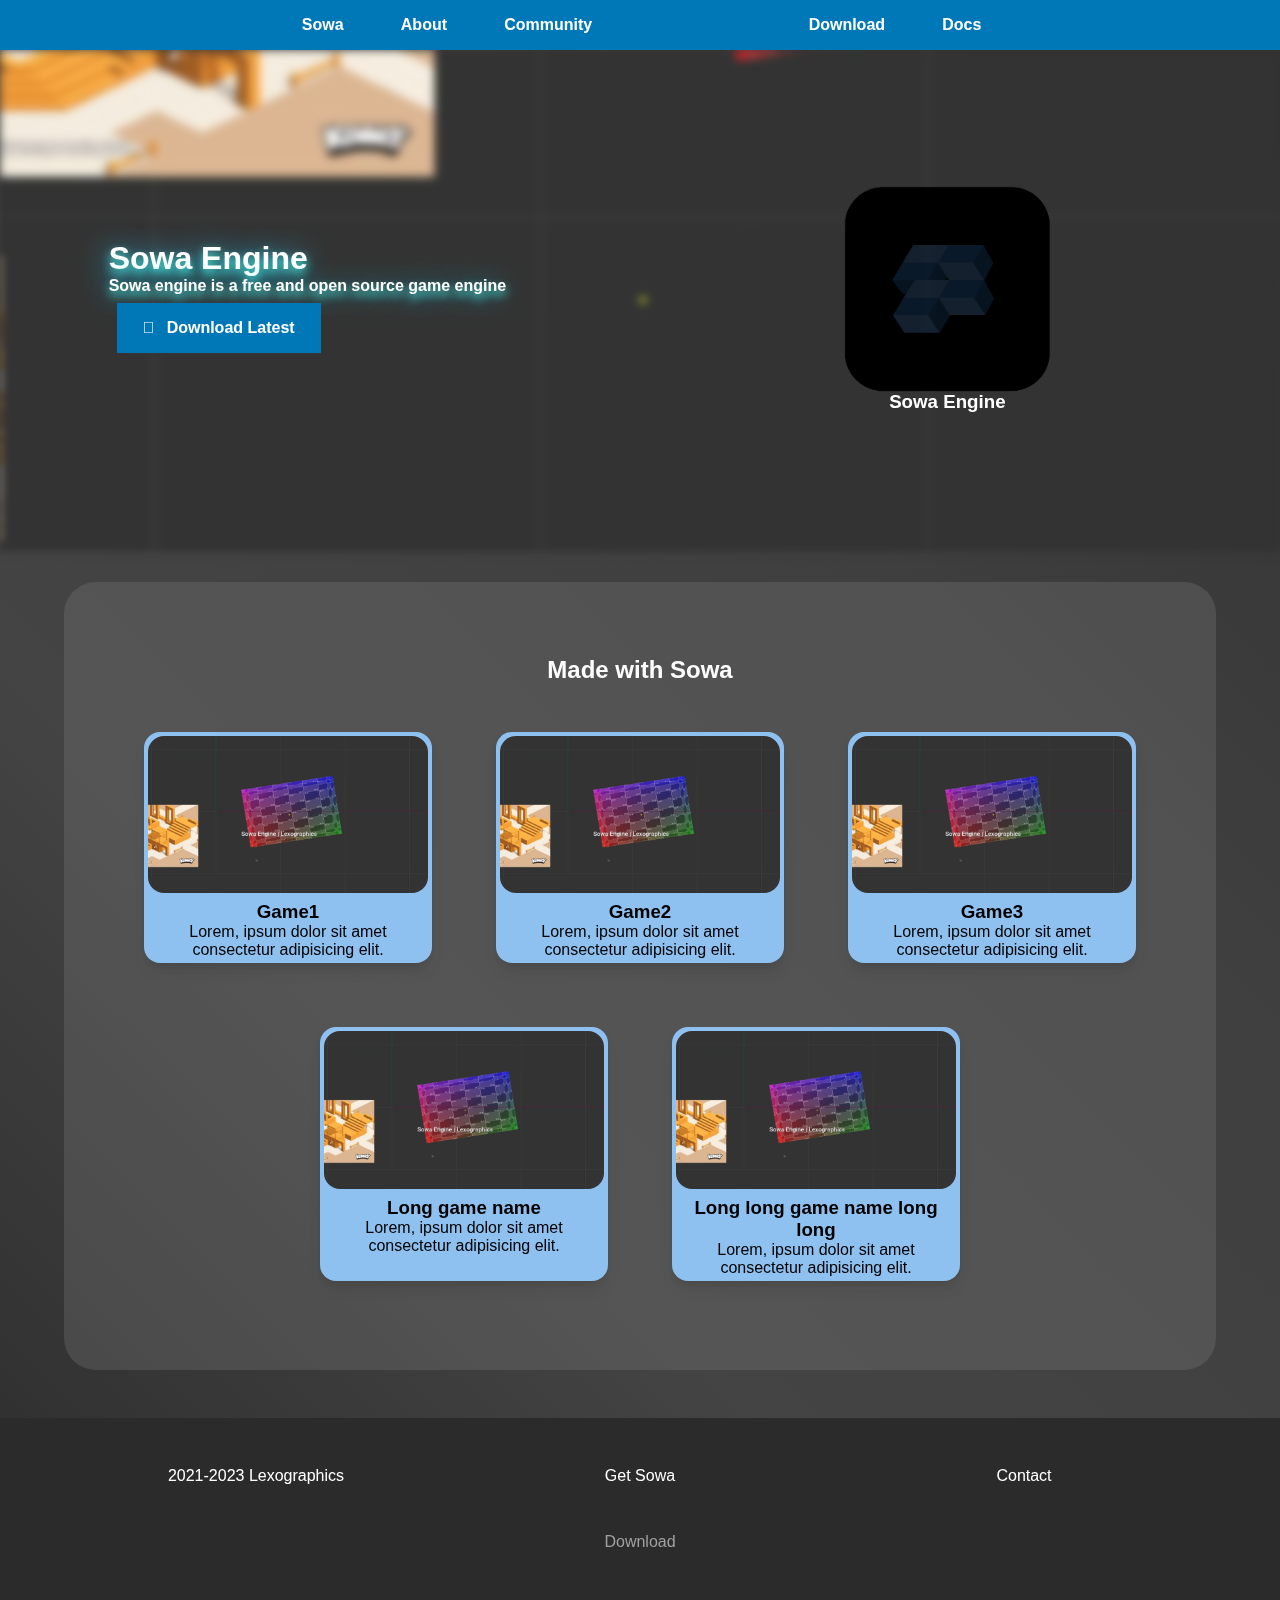
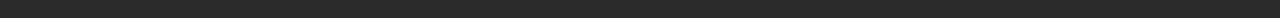
==== index.html @ cfd89a9f "Add files" ====
<!DOCTYPE html>
<html lang="en">
<head>
    <meta charset="UTF-8">
    <meta http-equiv="X-UA-Compatible" content="IE=edge">
    <meta name="viewport" content="width=device-width, initial-scale=1.0">
    <link rel="icon" type="image/png" href="/static/icon.png">
    <title> Sowa Engine | free and open source 2d game engine </title>

    <link rel="stylesheet" href="/css/all.css">
    <link rel="stylesheet" href="/css/nav.css">
    <link rel="stylesheet" href="/css/footer.css">
    <link rel="stylesheet" href="/css/icon.css">
    <link rel="stylesheet" href="/css/shadow.css">
    
    <link rel="stylesheet" href="/css/home.css">
    <link rel="stylesheet" href="/css/gallery.css">

    <link rel="stylesheet" href="https://cdnjs.cloudflare.com/ajax/libs/font-awesome/6.4.0/css/all.min.css" integrity="sha512-iecdLmaskl7CVkqkXNQ/ZH/XLlvWZOJyj7Yy7tcenmpD1ypASozpmT/E0iPtmFIB46ZmdtAc9eNBvH0H/ZpiBw==" crossorigin="anonymous" referrerpolicy="no-referrer" />
    <script src="https://code.jquery.com/jquery-3.6.4.min.js" integrity="sha256-oP6HI9z1XaZNBrJURtCoUT5SUnxFr8s3BzRl+cbzUq8=" crossorigin="anonymous"></script>
</head>
<body>
    <!-- NAV START -->
    <nav>
        <input type="checkbox" name="nav-open" id="nav-open">
        <label for="nav-open" class="fas-icon"></label>
        <div class="nav">
            <a href="/" class="nav-btn"><i class="btn-left-icon fa-solid fa-house"></i> Sowa </a>
            <a href="/about" class="nav-btn"><i class="btn-left-icon fa-solid fa-circle-question"></i> About</a>
            <a href="/community" class="nav-btn"><i class="btn-left-icon fa-solid fa-users"></i> Community</a>
            <span class="nav-spacer"></span>
            <a href="/download" class="nav-btn"><i class="btn-left-icon fa-solid fa-download"></i> Download</a>
            <a href="https://docs.sowaengine.com" target="_blank" rel="noopener noreferrer" class="nav-btn"><i class="btn-left-icon fa-solid fa-book"></i> Docs</a>
        </div>
    </nav>
    <!-- NAV END -->
    
    <div id="home">
        <div class="home-bg">
            <video autoplay muted loop poster="/static/bg-poster.png">
                <source src="/static/bg-video.mp4" type="video/mp4">
            </video>
        </div>
        <div class="row space-around w-100 h-100">
            <div class="column center h-100" style="padding: 0 2rem;">
                <h1 class="white text-shadow-1"> Sowa Engine </h1>
                <h4 class="white text-shadow-1"> Sowa engine is a free and open source game engine </h4>
                <a href="/download" class="download-btn">Download Latest</a>
            </div>
            
            <div style="width: 40%; height: 100%;" class="column center cross-center only-desktop">
                <img draggable="false" style="mix-blend-mode: multiply;" width="40%" src="/static/icon.png" alt="">
                <h3 class="white">Sowa Engine</h3>
            </div>
        </div>
    </div>
    


    <div id="gallery">
        <div class="page">
            <h2 class="text-center page-header white"> Made with Sowa </h2>
            
            <div class="row wrap">
                <a href="#game1" class="no-deco gallery-card">
                    <img draggable="false" src="/static/bg-poster.png" alt="">
                    <h3 class="text-center"> Game1 </h3>
                    <p class="text-center text-wrap"> Lorem, ipsum dolor sit amet consectetur adipisicing elit. </p>
                </a>
                <a href="#game2" class="no-deco gallery-card">
                    <img draggable="false" src="/static/bg-poster.png" alt="">
                    <h3 class="text-center"> Game2 </h3>
                    <p class="text-center text-wrap"> Lorem, ipsum dolor sit amet consectetur adipisicing elit. </p>
                </a>
                <a href="#game3" class="no-deco gallery-card">
                    <img draggable="false" src="/static/bg-poster.png" alt="">
                    <h3 class="text-center"> Game3 </h3>
                    <p class="text-center text-wrap"> Lorem, ipsum dolor sit amet consectetur adipisicing elit. </p>
                </a>
                <a href="#longgame" class="no-deco gallery-card">
                    <img draggable="false" src="/static/bg-poster.png" alt="">
                    <h3 class="text-center"> Long game name </h3>
                    <p class="text-center text-wrap"> Lorem, ipsum dolor sit amet consectetur adipisicing elit. </p>
                </a>
                <a href="#longlonggame" class="no-deco gallery-card">
                    <img draggable="false" src="/static/bg-poster.png" alt="">
                    <h3 class="text-center"> Long long game name long long </h3>
                    <p class="text-center text-wrap"> Lorem, ipsum dolor sit amet consectetur adipisicing elit. </p>
                </a>
            </div>
        </div>
    </div>


    <!-- FOOTER START -->
    <footer class="column flex-fixed space-evenly white">
        <div class="row flex-fixed">
            <p> 2021-2023 Lexographics </p>
            <p> Get Sowa </p>
            <p> Contact </p>
        </div>
        <div class="row flex-fixed">
            <span></span>
            <a href="/download" class="text-disabled text-center"> Download</a>
            <div class="row">
                <a href="https://github.com/sowaengine/sowa" target="_blank" rel="noopener noreferrer" class="no-deco"><i class="fa-brands fa-github white icon-medium icon-padding-medium"></i></a>
                <a href="https://discord.gg/HP7SDFU2Ep" target="_blank" rel="noopener noreferrer" class="no-deco"><i class="fa-brands fa-discord white icon-medium icon-padding-medium"></i></a>
            </div>
        </div>
    </footer>
    <!-- FOOTER END -->
</body>
</html>
---- css/all.css ----
:root {
    --primary: #0077b6;
    --secondary: #00b4d8;

    --background: white;
}

@import url('https://fonts.googleapis.com/css2?family=Kanit:wght@100;200;300;400;500;600&display=swap');

* {
    font-family: 'Kanit', sans-serif;
}

body {
    background-color: var(--background);
    /* background: -webkit-linear-gradient(45deg, rgb(88, 180, 216) 0%, rgb(114, 180, 212) 33%, rgb(133, 150, 207) 66%, rgb(94, 166, 197) 100%); */
    background: -webkit-linear-gradient(45deg, rgb(44, 44, 44) 0%, rgb(68, 68, 68) 33%, rgb(63, 63, 63) 66%, rgb(49, 49, 49) 100%);
    background: linear-gradient(45deg, rgb(44, 44, 44) 0%, rgb(68, 68, 68) 33%, rgb(63, 63, 63) 66%, rgb(49, 49, 49) 100%);
}

/* reset */
html, body {
    min-height: 100%;
}

*, *::before, *::after {
    box-sizing: border-box;
}

* {
    margin: 0;
    padding: 0;
}

a {
    color: rgb(76, 142, 241);
    text-decoration: none;
}

img, picture, video, canvas, svg {
    display: block;
    max-width: 100%;
}

body {
    -webkit-font-smoothing: antialiased;
}


.column {
    display: flex;
    flex-direction: column;
    justify-content: center;
}

.row {
    display: flex;
    flex-direction: row;
    justify-content: center;
}

.space-between {
    justify-content: space-between;
}
.space-around {
    justify-content: space-around;
}
.space-evenly {
    justify-content: space-evenly;
}
.center {
    justify-content: center;
}
.cross-center {
    align-items: center;
}


.w-100 {
    width: 100%;
}
.h-100 {
    height: 100%;
}

.white {
    color: white;
}


.download-btn {
    text-decoration: none;
    color: white;
    padding: 16px 26px;
    margin: 8px;
    background-color: var(--primary);
    width: max-content;
    font-weight: bold;

    transition: 0.2s;
}
.download-btn::before {
    content: "\f019";  /* download */
    font: var(--fa-font-solid);
    margin-right: 12px;
}

.download-btn:hover {
    background-color: var(--secondary);
}

.page {
    background-color: rgba(128, 128, 128, 0.288);
    border-radius: 2rem;
}

.page-header {
    margin: 1rem;
}

.text-center {
    text-align: center;
}
.text-left {
    text-align: left;
}

.text-wrap {
    word-wrap: break-word;
}

.wrap {
    flex-wrap: wrap;
}


a.no-deco {
    text-decoration: none;
}


.text-disabled {
    color: rgb(160, 160, 160);
}
.text-more-disabled {
    color: rgb(100, 100, 100);
}

.flex-fixed > * {
    flex-basis: 100%;
    text-align: center;
}


.fs-sobig {
    font-size: 4rem;
}

.fs-big {
    font-size: 2rem;
}

.fs-mid {
    font-size: 1rem;
}

.f-bold {
    font-weight: bold;
}

@media screen and (max-width: 1000px) {
    .only-desktop {
        display: none;
    }

    .no-padding-on-mobile {
        padding: 0 !important;
    }

    .margin-2rem-on-mobile {
        margin: 2rem !important;
    }

    .fs-mobile-mid {
        font-size: 2rem;
    }
}
---- css/nav.css ----
nav {
    background-color: var(--primary);
}

.nav {
    display: flex;
    flex-direction: row;
    justify-content: center;
    flex-wrap: nowrap;
    margin: 0px 15%;
}
.nav-spacer {
    flex: 0.5;
}

.nav-btn {
    user-select: none;
    text-decoration: none;
    padding: 16px 27px;
    background-color: var(--primary);
    font-weight: bold;
    color: white;
    transition: 0.2s;
}

.nav-btn:hover {
    cursor: pointer;
    background-color: var(--secondary);
}

#nav-open {
    display: none;
}
#nav-open + label {
    display: none;
}

@media screen and (max-width: 1000px) {
    .nav {
        flex-direction: column;
        position: absolute;
        width: 100vw;
        margin: 0;
        padding: 0;
        z-index: 1;
    }
    
    #nav-open + label {
        display: inline-block;
        padding: 8px;
        background-color: rgba(255, 255, 255, 0.39);
        margin: 4px;
        border-radius: 12px;
        transition: 0.2s;
        z-index: 0;
    }
    #nav-open + label:hover {
        cursor: pointer;
    }
    #nav-open + label:before {
        content: "\f0c9";  /* bars */
        font: var(--fa-font-solid);

        display: block;

        width: 100%;
        text-align: center;
        font-size: 1.5rem;
        padding: 0 0.1rem;
    }

    #nav-open:checked + label::before {
        content: "\f00d";  /* xmark */
        padding: 0 0.2rem;
    }

    #nav-open ~ .nav {
        margin-top: -100%;
        transition: 0.2s;
    }
    #nav-open:checked ~ .nav {
        margin-top: 0px;
    }
}
---- css/footer.css ----
footer {
    margin-top: 3rem;
    background-color: rgb(43, 43, 43);
    min-height: 200px;
    padding: 0 5%;
}
---- css/icon.css ----
.btn-left-icon {
    margin-right: 0.2rem;
}

.fas-icon {
    display: inline-block;
    text-rendering: auto;
    -webkit-font-smoothing: antialiased;
}

.icon-medium {
    font-size: 2rem;
}

.icon-padding-medium {
    padding: 0.5rem;
}
---- css/shadow.css ----
.text-shadow-1 {
    text-shadow: 0px 5px 10px #4bf5ec,
    -4px 3px 30px #39c0ff;
}

.shadow-1 {
    box-shadow: rgba(17, 17, 26, 0.1) 0px 4px 16px, rgba(17, 17, 26, 0.1) 0px 8px 24px, rgba(17, 17, 26, 0.1) 0px 16px 56px;
}

.shadow-2 {
    box-shadow: rgb(38, 57, 77) 0px 20px 30px -10px;
}
---- css/home.css ----
#home {
    height: 500px;
    display: flex;
    justify-content: center;
    align-items: center;
}

.home-bg {
    position: absolute;
    z-index: -1;
    height: 500px;
    width: 100%;
    background-position: center;
    background-repeat: no-repeat;
    background-size: cover;
    
    background-image: url("/static/bg-poster.png");
    filter: blur(3px);
}

.home-bg video {
    filter: blur(3px);

    width: 100%;
    height: 100%;
    object-fit: cover;
}

@media screen and (max-width: 1000px) {
    .home-bg video {
        display: none;
    }
}
---- css/gallery.css ----
#gallery {
    margin-top: 2rem;
    padding: 0 5%;
}

#gallery .page {
    padding: 5% 0;
}

.gallery-card {
    padding: 4px;
    margin: 2rem;
    background-color: rgb(142, 192, 240);
    width: 25%;
    border-radius: 1rem;
    transition: 0.4s;
    box-shadow: rgba(0, 0, 0, 0.1) 0px 10px 15px -3px, rgba(0, 0, 0, 0.05) 0px 4px 6px -2px;
}

@media screen and (max-width: 1000px) { 
    .gallery-card {
        margin: 0.4rem;
        width: 80%;
    }
}



.gallery-card > * {
    color: black;
}

.gallery-card:hover {
    box-shadow: rgba(0, 0, 0, 0.56) 0px 22px 70px 4px;
    
    transform: scale(1.1);
}

.gallery-card img {
    width: 100%;
    border-radius: 1rem;
    margin-bottom: 0.5rem;
}
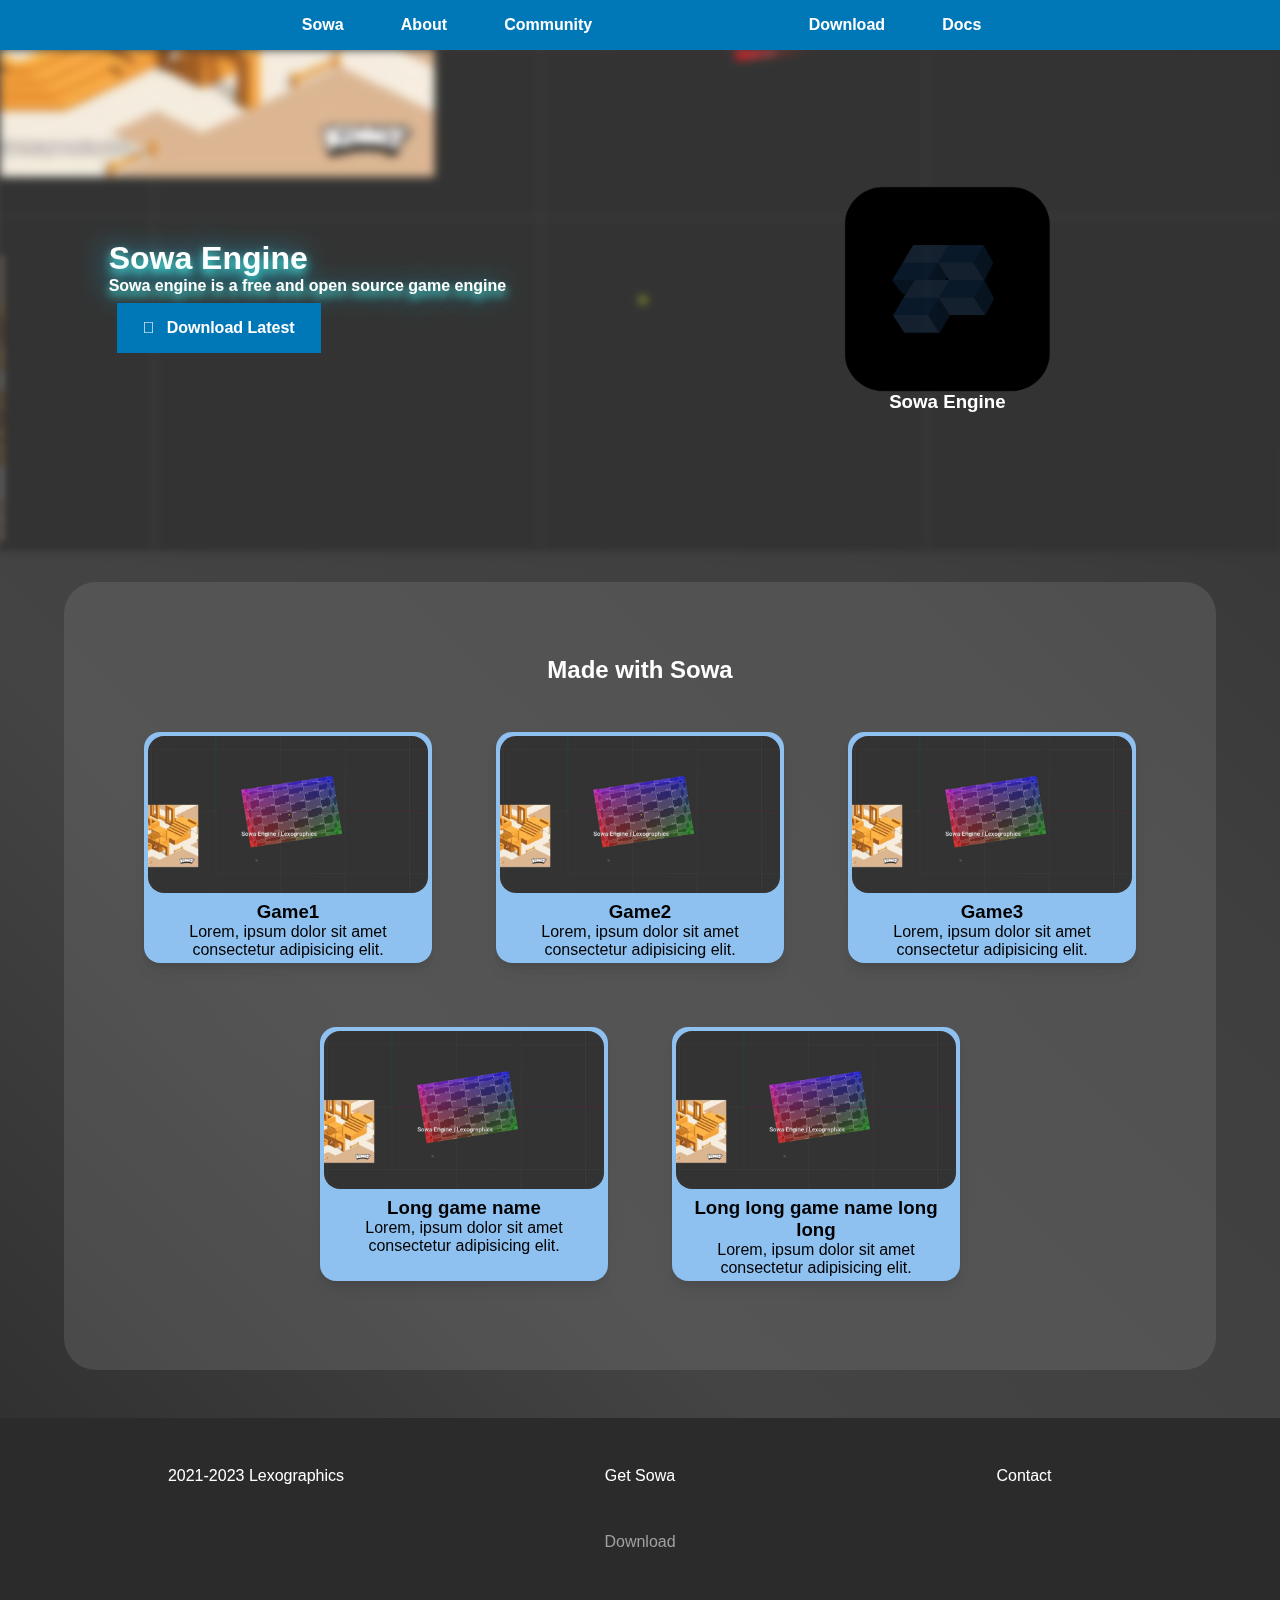
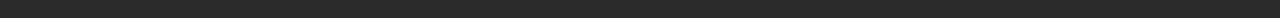
==== commit 14bf6a19: "Add meta tags" ====
--- a/index.html
+++ b/index.html
@@ -16,6 +16,23 @@
     <link rel="stylesheet" href="/css/home.css">
     <link rel="stylesheet" href="/css/gallery.css">
 
+    <meta property="og:title" content="Sowa Engine">
+    <meta property="og:site_name" content="Sowa Engine">
+    <meta property="og:url" content="sowaengine.com">
+    <meta property="og:description" content="Sowa engine - Free and open source, MIT Licensed 2D game engine">
+    <meta property="og:type" content="website">
+    <meta property="og:image" content="https://sowaengine.com/static/banner.png">
+
+    <meta name="twitter:card" content="summary_large_image">
+    <meta property="twitter:domain" content="sowaengine.com">
+    <meta property="twitter:url" content="https://sowaengine.com">
+    <meta name="twitter:title" content="Sowa Engine">
+    <meta name="twitter:description" content="Sowa Engine - Free and open source, MIT Licensed 2D game engine">
+    <meta name="twitter:image" content="https://sowaengine.com/static/banner.png">
+
+    <link rel="canonical" href="https://sowaengine.com"/>
+    <meta name="description" content="Sowa engine is an open source, MIT Licensed 2d game engine">
+    
     <link rel="stylesheet" href="https://cdnjs.cloudflare.com/ajax/libs/font-awesome/6.4.0/css/all.min.css" integrity="sha512-iecdLmaskl7CVkqkXNQ/ZH/XLlvWZOJyj7Yy7tcenmpD1ypASozpmT/E0iPtmFIB46ZmdtAc9eNBvH0H/ZpiBw==" crossorigin="anonymous" referrerpolicy="no-referrer" />
     <script src="https://code.jquery.com/jquery-3.6.4.min.js" integrity="sha256-oP6HI9z1XaZNBrJURtCoUT5SUnxFr8s3BzRl+cbzUq8=" crossorigin="anonymous"></script>
 </head>
@@ -49,7 +66,7 @@
             </div>
             
             <div style="width: 40%; height: 100%;" class="column center cross-center only-desktop">
-                <img draggable="false" style="mix-blend-mode: multiply;" width="40%" src="/static/icon.png" alt="">
+                <img alt="sowa engine icon" draggable="false" style="mix-blend-mode: multiply;" width="40%" src="/static/icon.png" alt="">
                 <h3 class="white">Sowa Engine</h3>
             </div>
         </div>
@@ -63,27 +80,27 @@
             
             <div class="row wrap">
                 <a href="#game1" class="no-deco gallery-card">
-                    <img draggable="false" src="/static/bg-poster.png" alt="">
+                    <img alt="preview of game1" draggable="false" src="/static/bg-poster.png" alt="">
                     <h3 class="text-center"> Game1 </h3>
                     <p class="text-center text-wrap"> Lorem, ipsum dolor sit amet consectetur adipisicing elit. </p>
                 </a>
                 <a href="#game2" class="no-deco gallery-card">
-                    <img draggable="false" src="/static/bg-poster.png" alt="">
+                    <img alt="preview of game2" draggable="false" src="/static/bg-poster.png" alt="">
                     <h3 class="text-center"> Game2 </h3>
                     <p class="text-center text-wrap"> Lorem, ipsum dolor sit amet consectetur adipisicing elit. </p>
                 </a>
                 <a href="#game3" class="no-deco gallery-card">
-                    <img draggable="false" src="/static/bg-poster.png" alt="">
+                    <img alt="preview of game3" draggable="false" src="/static/bg-poster.png" alt="">
                     <h3 class="text-center"> Game3 </h3>
                     <p class="text-center text-wrap"> Lorem, ipsum dolor sit amet consectetur adipisicing elit. </p>
                 </a>
                 <a href="#longgame" class="no-deco gallery-card">
-                    <img draggable="false" src="/static/bg-poster.png" alt="">
+                    <img alt="preview of long game" draggable="false" src="/static/bg-poster.png" alt="">
                     <h3 class="text-center"> Long game name </h3>
                     <p class="text-center text-wrap"> Lorem, ipsum dolor sit amet consectetur adipisicing elit. </p>
                 </a>
                 <a href="#longlonggame" class="no-deco gallery-card">
-                    <img draggable="false" src="/static/bg-poster.png" alt="">
+                    <img alt="preview of long long game" draggable="false" src="/static/bg-poster.png" alt="">
                     <h3 class="text-center"> Long long game name long long </h3>
                     <p class="text-center text-wrap"> Lorem, ipsum dolor sit amet consectetur adipisicing elit. </p>
                 </a>
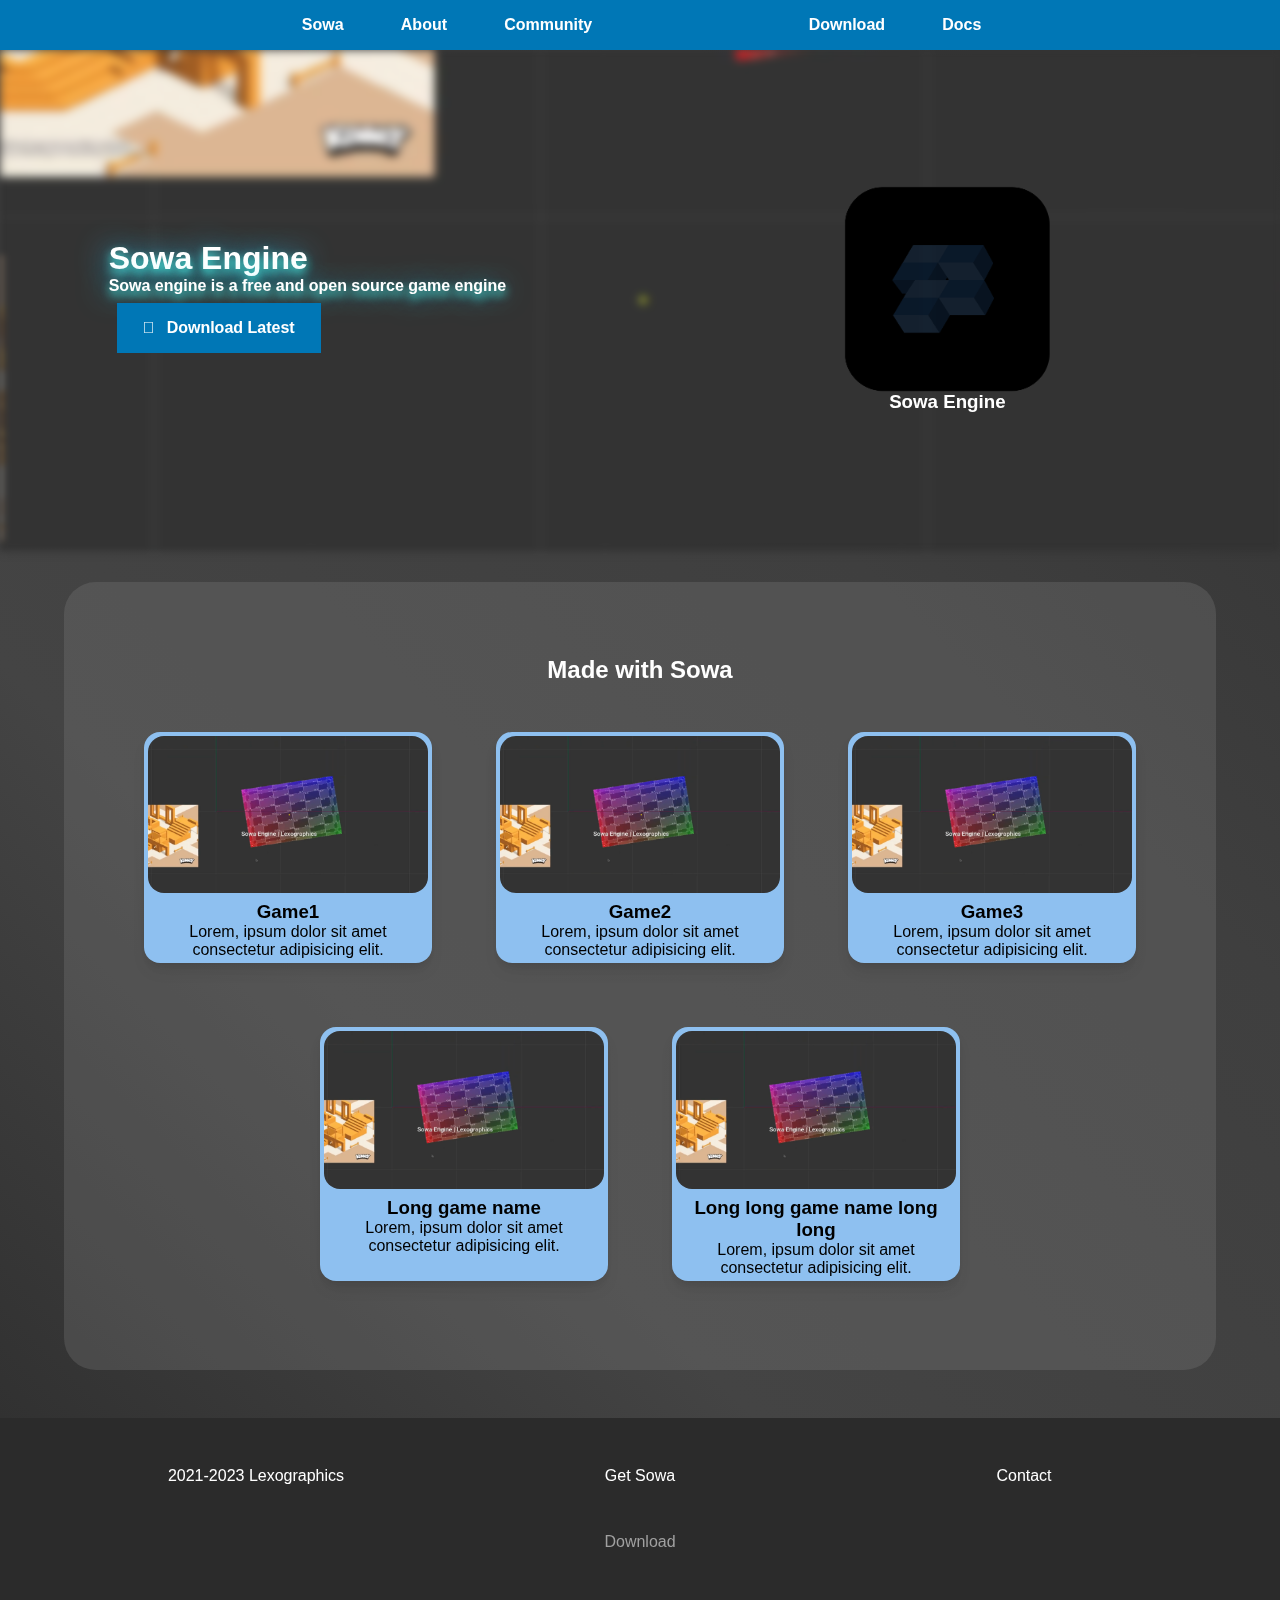
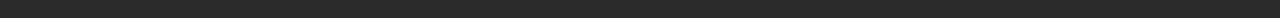
==== commit c5599cc4: "Add analytics" ====
--- a/index.html
+++ b/index.html
@@ -32,9 +32,19 @@
 
     <link rel="canonical" href="https://sowaengine.com"/>
     <meta name="description" content="Sowa engine is an open source, MIT Licensed 2d game engine">
-    
+
     <link rel="stylesheet" href="https://cdnjs.cloudflare.com/ajax/libs/font-awesome/6.4.0/css/all.min.css" integrity="sha512-iecdLmaskl7CVkqkXNQ/ZH/XLlvWZOJyj7Yy7tcenmpD1ypASozpmT/E0iPtmFIB46ZmdtAc9eNBvH0H/ZpiBw==" crossorigin="anonymous" referrerpolicy="no-referrer" />
     <script src="https://code.jquery.com/jquery-3.6.4.min.js" integrity="sha256-oP6HI9z1XaZNBrJURtCoUT5SUnxFr8s3BzRl+cbzUq8=" crossorigin="anonymous"></script>
+
+    <!-- Google tag (gtag.js) -->
+    <script async src="https://www.googletagmanager.com/gtag/js?id=G-3FMDK1CPCN"></script>
+    <script>
+    window.dataLayer = window.dataLayer || [];
+    function gtag(){dataLayer.push(arguments);}
+    gtag('js', new Date());
+
+    gtag('config', 'G-3FMDK1CPCN');
+    </script>
 </head>
 <body>
     <!-- NAV START -->
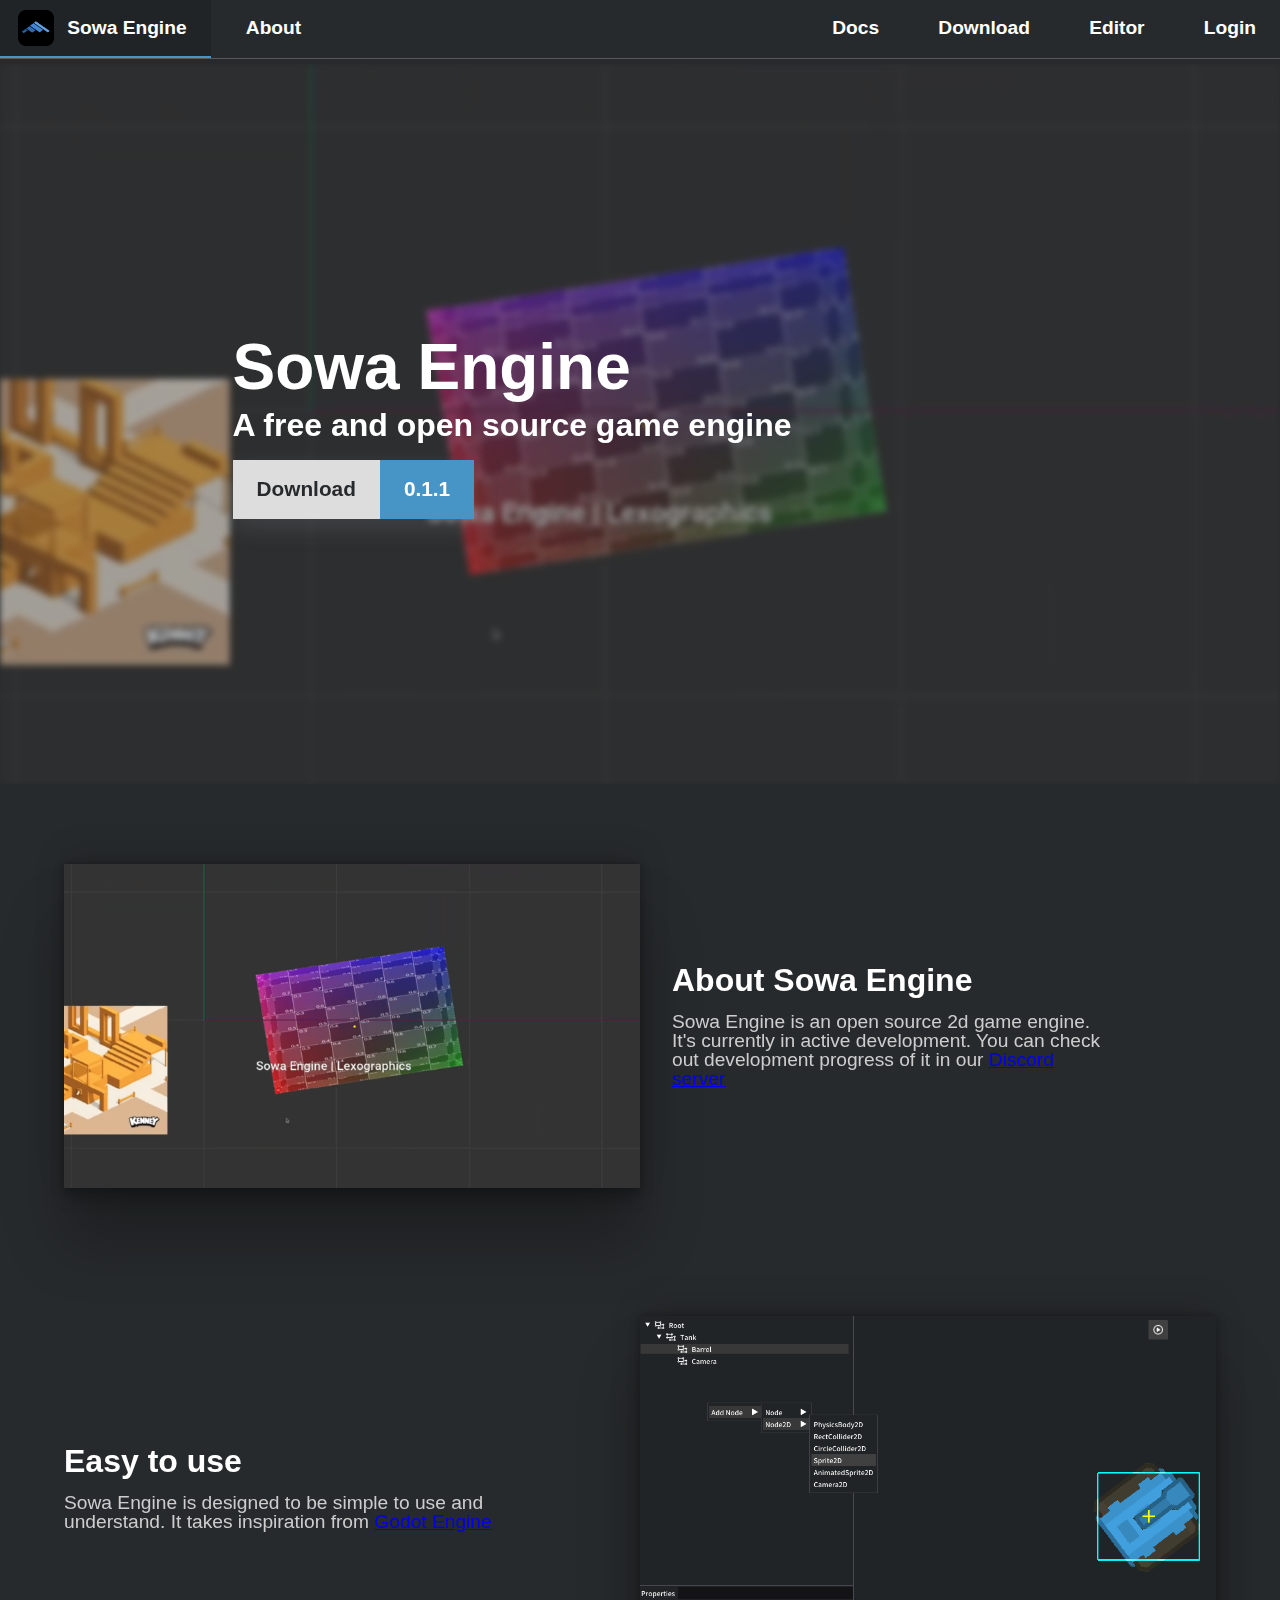
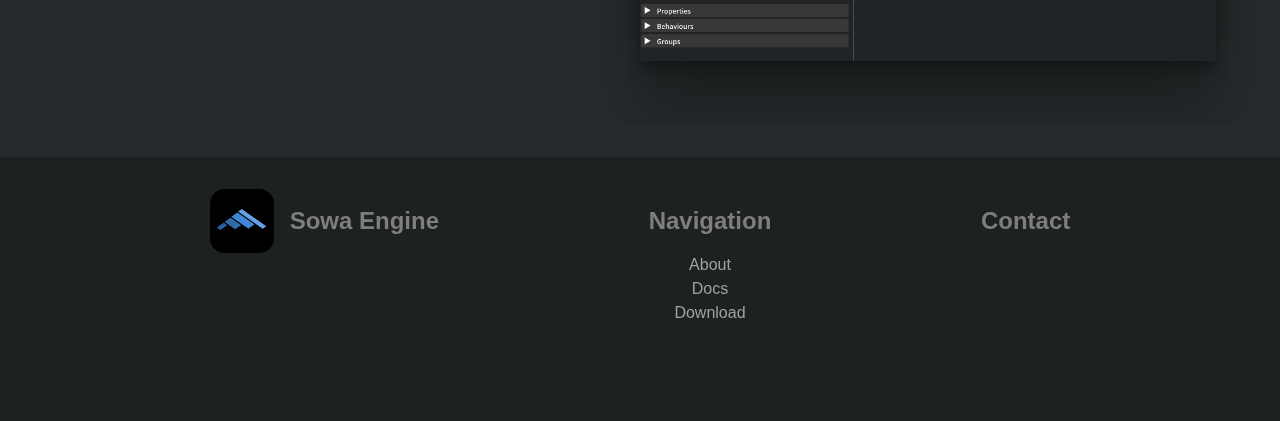
==== commit bb69633c: "Rewrite" ====
--- a/index.html
+++ b/index.html
@@ -1,140 +1,86 @@
-<!DOCTYPE html>
-<html lang="en">
-<head>
-    <meta charset="UTF-8">
-    <meta http-equiv="X-UA-Compatible" content="IE=edge">
-    <meta name="viewport" content="width=device-width, initial-scale=1.0">
-    <link rel="icon" type="image/png" href="/static/icon.png">
-    <title> Sowa Engine | free and open source 2d game engine </title>
-
-    <link rel="stylesheet" href="/css/all.css">
-    <link rel="stylesheet" href="/css/nav.css">
-    <link rel="stylesheet" href="/css/footer.css">
-    <link rel="stylesheet" href="/css/icon.css">
-    <link rel="stylesheet" href="/css/shadow.css">
-    
-    <link rel="stylesheet" href="/css/home.css">
-    <link rel="stylesheet" href="/css/gallery.css">
-
-    <meta property="og:title" content="Sowa Engine">
-    <meta property="og:site_name" content="Sowa Engine">
-    <meta property="og:url" content="sowaengine.com">
-    <meta property="og:description" content="Sowa engine - Free and open source, MIT Licensed 2D game engine">
-    <meta property="og:type" content="website">
-    <meta property="og:image" content="https://sowaengine.com/static/banner.png">
-
-    <meta name="twitter:card" content="summary_large_image">
-    <meta property="twitter:domain" content="sowaengine.com">
-    <meta property="twitter:url" content="https://sowaengine.com">
-    <meta name="twitter:title" content="Sowa Engine">
-    <meta name="twitter:description" content="Sowa Engine - Free and open source, MIT Licensed 2D game engine">
-    <meta name="twitter:image" content="https://sowaengine.com/static/banner.png">
-
-    <link rel="canonical" href="https://sowaengine.com"/>
-    <meta name="description" content="Sowa engine is an open source, MIT Licensed 2d game engine">
-
-    <link rel="stylesheet" href="https://cdnjs.cloudflare.com/ajax/libs/font-awesome/6.4.0/css/all.min.css" integrity="sha512-iecdLmaskl7CVkqkXNQ/ZH/XLlvWZOJyj7Yy7tcenmpD1ypASozpmT/E0iPtmFIB46ZmdtAc9eNBvH0H/ZpiBw==" crossorigin="anonymous" referrerpolicy="no-referrer" />
-    <script src="https://code.jquery.com/jquery-3.6.4.min.js" integrity="sha256-oP6HI9z1XaZNBrJURtCoUT5SUnxFr8s3BzRl+cbzUq8=" crossorigin="anonymous"></script>
-
-    <!-- Google tag (gtag.js) -->
-    <script async src="https://www.googletagmanager.com/gtag/js?id=G-3FMDK1CPCN"></script>
-    <script>
-    window.dataLayer = window.dataLayer || [];
-    function gtag(){dataLayer.push(arguments);}
-    gtag('js', new Date());
-
-    gtag('config', 'G-3FMDK1CPCN');
-    </script>
-</head>
-<body>
-    <!-- NAV START -->
-    <nav>
-        <input type="checkbox" name="nav-open" id="nav-open">
-        <label for="nav-open" class="fas-icon"></label>
-        <div class="nav">
-            <a href="/" class="nav-btn"><i class="btn-left-icon fa-solid fa-house"></i> Sowa </a>
-            <a href="/about" class="nav-btn"><i class="btn-left-icon fa-solid fa-circle-question"></i> About</a>
-            <a href="/community" class="nav-btn"><i class="btn-left-icon fa-solid fa-users"></i> Community</a>
-            <span class="nav-spacer"></span>
-            <a href="/download" class="nav-btn"><i class="btn-left-icon fa-solid fa-download"></i> Download</a>
-            <a href="https://docs.sowaengine.com" target="_blank" rel="noopener noreferrer" class="nav-btn"><i class="btn-left-icon fa-solid fa-book"></i> Docs</a>
-        </div>
-    </nav>
-    <!-- NAV END -->
-    
-    <div id="home">
-        <div class="home-bg">
-            <video autoplay muted loop poster="/static/bg-poster.png">
-                <source src="/static/bg-video.mp4" type="video/mp4">
-            </video>
-        </div>
-        <div class="row space-around w-100 h-100">
-            <div class="column center h-100" style="padding: 0 2rem;">
-                <h1 class="white text-shadow-1"> Sowa Engine </h1>
-                <h4 class="white text-shadow-1"> Sowa engine is a free and open source game engine </h4>
-                <a href="/download" class="download-btn">Download Latest</a>
-            </div>
-            
-            <div style="width: 40%; height: 100%;" class="column center cross-center only-desktop">
-                <img alt="sowa engine icon" draggable="false" style="mix-blend-mode: multiply;" width="40%" src="/static/icon.png" alt="">
-                <h3 class="white">Sowa Engine</h3>
-            </div>
-        </div>
-    </div>
-    
-
-
-    <div id="gallery">
-        <div class="page">
-            <h2 class="text-center page-header white"> Made with Sowa </h2>
-            
-            <div class="row wrap">
-                <a href="#game1" class="no-deco gallery-card">
-                    <img alt="preview of game1" draggable="false" src="/static/bg-poster.png" alt="">
-                    <h3 class="text-center"> Game1 </h3>
-                    <p class="text-center text-wrap"> Lorem, ipsum dolor sit amet consectetur adipisicing elit. </p>
-                </a>
-                <a href="#game2" class="no-deco gallery-card">
-                    <img alt="preview of game2" draggable="false" src="/static/bg-poster.png" alt="">
-                    <h3 class="text-center"> Game2 </h3>
-                    <p class="text-center text-wrap"> Lorem, ipsum dolor sit amet consectetur adipisicing elit. </p>
-                </a>
-                <a href="#game3" class="no-deco gallery-card">
-                    <img alt="preview of game3" draggable="false" src="/static/bg-poster.png" alt="">
-                    <h3 class="text-center"> Game3 </h3>
-                    <p class="text-center text-wrap"> Lorem, ipsum dolor sit amet consectetur adipisicing elit. </p>
-                </a>
-                <a href="#longgame" class="no-deco gallery-card">
-                    <img alt="preview of long game" draggable="false" src="/static/bg-poster.png" alt="">
-                    <h3 class="text-center"> Long game name </h3>
-                    <p class="text-center text-wrap"> Lorem, ipsum dolor sit amet consectetur adipisicing elit. </p>
-                </a>
-                <a href="#longlonggame" class="no-deco gallery-card">
-                    <img alt="preview of long long game" draggable="false" src="/static/bg-poster.png" alt="">
-                    <h3 class="text-center"> Long long game name long long </h3>
-                    <p class="text-center text-wrap"> Lorem, ipsum dolor sit amet consectetur adipisicing elit. </p>
-                </a>
-            </div>
-        </div>
-    </div>
-
-
-    <!-- FOOTER START -->
-    <footer class="column flex-fixed space-evenly white">
-        <div class="row flex-fixed">
-            <p> 2021-2023 Lexographics </p>
-            <p> Get Sowa </p>
-            <p> Contact </p>
-        </div>
-        <div class="row flex-fixed">
-            <span></span>
-            <a href="/download" class="text-disabled text-center"> Download</a>
-            <div class="row">
-                <a href="https://github.com/sowaengine/sowa" target="_blank" rel="noopener noreferrer" class="no-deco"><i class="fa-brands fa-github white icon-medium icon-padding-medium"></i></a>
-                <a href="https://discord.gg/HP7SDFU2Ep" target="_blank" rel="noopener noreferrer" class="no-deco"><i class="fa-brands fa-discord white icon-medium icon-padding-medium"></i></a>
-            </div>
-        </div>
-    </footer>
-    <!-- FOOTER END -->
-</body>
+<!DOCTYPE html>
+<html lang="en">
+
+<head>
+	<meta charset="utf-8" />
+	<link rel="icon" href="./favicon.png" />
+	<meta name="viewport" content="width=device-width, initial-scale=1" />
+	
+		<link href="./_app/immutable/assets/0.852fe616.css" rel="stylesheet">
+		<link href="./_app/immutable/assets/2.541ba0f8.css" rel="stylesheet">
+		<link href="./_app/immutable/assets/Button.3dce505a.css" rel="stylesheet">
+		<link rel="modulepreload" href="./_app/immutable/entry/start.742cb7c7.js">
+		<link rel="modulepreload" href="./_app/immutable/chunks/scheduler.adc5b47a.js">
+		<link rel="modulepreload" href="./_app/immutable/chunks/singletons.aab362a5.js">
+		<link rel="modulepreload" href="./_app/immutable/entry/app.682f17b7.js">
+		<link rel="modulepreload" href="./_app/immutable/chunks/index.e4c0b51f.js">
+		<link rel="modulepreload" href="./_app/immutable/nodes/0.634a9079.js">
+		<link rel="modulepreload" href="./_app/immutable/chunks/stores.15ae1b88.js">
+		<link rel="modulepreload" href="./_app/immutable/nodes/2.6d15c04d.js">
+		<link rel="modulepreload" href="./_app/immutable/chunks/Button.a28d5aea.js"><title>Sowa Engine | Free and open source 2d game engine</title><!-- HEAD_svelte-1aypsg9_START --><!-- HEAD_svelte-1aypsg9_END -->
+
+	<meta property="og:title" content="Sowa Engine">
+	<meta property="og:site_name" content="Sowa Engine">
+	<meta property="og:url" content="https://sowaengine.com">
+	<meta property="og:description" content="Sowa engine - Free and open source, MIT Licensed 2D game engine">
+	<meta property="og:type" content="website">
+	<meta property="og:image" content="https://sowaengine.com/banner.png">
+	
+	<meta name="twitter:card" content="summary_large_image">
+	<meta property="twitter:domain" content="sowaengine.com">
+	<meta property="twitter:url" content="https://sowaengine.com">
+	<meta name="twitter:title" content="Sowa Engine">
+	<meta name="twitter:description" content="Sowa Engine - Free and open source, MIT Licensed 2D game engine">
+	<meta name="twitter:image" content="https://sowaengine.com/banner.png">
+
+	<link rel="canonical" href="https://sowaengine.com" />
+	<meta name="description" content="Sowa engine is an open source, MIT Licensed 2d game engine">
+
+	<link rel="stylesheet" href="https://cdnjs.cloudflare.com/ajax/libs/font-awesome/6.4.0/css/all.min.css"
+		integrity="sha512-iecdLmaskl7CVkqkXNQ/ZH/XLlvWZOJyj7Yy7tcenmpD1ypASozpmT/E0iPtmFIB46ZmdtAc9eNBvH0H/ZpiBw=="
+		crossorigin="anonymous" referrerpolicy="no-referrer">
+	<!-- Google tag (gtag.js) -->
+	<script async src="https://www.googletagmanager.com/gtag/js?id=G-3FMDK1CPCN"></script>
+	<script>
+		window.dataLayer = window.dataLayer || [];
+		function gtag() { dataLayer.push(arguments); }
+		gtag('js', new Date());
+
+		gtag('config', 'G-3FMDK1CPCN');
+	</script>
+</head>
+
+<body data-sveltekit-preload-data="hover">
+	<div style="display: contents">   <div class="progress-container svelte-1c8m2ya" style="--scroll-progress: 0%;"><div class="progress-bar" id="myBar"></div></div> <nav class="nav svelte-1c8m2ya"><div class="left svelte-1c8m2ya"> <a target="_self" class="item svelte-hxwli" href="javascript:;"><div class="btn svelte-hxwli"> <img src="/icon.png" class="img svelte-1c8m2ya" alt=""> Sowa Engine</div> </a>  <a target="_self" class="item svelte-hxwli" href="javascript:;"><div class="btn svelte-hxwli"><i class="icon fa-regular fa-circle-question svelte-hxwli"></i> About</div> </a></div> <div class="right svelte-1c8m2ya"> <a target="_blank" class="item svelte-hxwli" href="javascript:;"><div class="btn svelte-hxwli"><i class="icon fa-solid fa-book svelte-hxwli"></i> Docs</div> </a>  <a target="_self" class="item svelte-hxwli" href="javascript:;"><div class="btn svelte-hxwli"><i class="icon fa-solid fa-download svelte-hxwli"></i> Download</div> </a>  <a target="_self" class="item svelte-hxwli" href="javascript:;"><div class="btn svelte-hxwli"><i class="icon fa-solid fa-pencil svelte-hxwli"></i> Editor</div> </a>  <a target="_self" class="item svelte-hxwli" href="javascript:;"><div class="btn svelte-hxwli"><i class="icon fa-solid fa-right-to-bracket svelte-hxwli"></i> Login</div> </a></div> </nav> <div style="min-height: 4rem;"></div> <div style="overflow: hidden;"><div>  <div id="landing" class="svelte-1h3ynjn"><div style="display: flex; width: calc(80% - 4rem); height: 100%; align-items: center; flex-wrap: wrap; padding: 0 2rem; justify-content: center;" class="svelte-1h3ynjn"><div style="display: flex; justify-content: center;"><div><h1 style="font-size: 4rem; line-height: 1.2;" data-svelte-h="svelte-1m77cfk">Sowa Engine</h1> <h2 style="font-size: 2rem; line-height: 1.2;" data-svelte-h="svelte-9f8bff">A free and open source game engine</h2> <br> <a class="btn svelte-1u030mc" href="/download"><span class="btn-left svelte-1u030mc"><i class="fa-solid fa-download"></i> Download</span> <span class="btn-right svelte-1u030mc">0.1.1</span> </a></div></div> </div> <div id="landing-img" style="--scroll: 0px;" class="svelte-1h3ynjn"></div></div> <div style="padding: 4rem; background-color: var(--bg-color);" id="about" data-svelte-h="svelte-11ik70e"><br> <div style="display: flex; gap: 2rem; align-items: center;"><img class="img-shadow svelte-1h3ynjn" src="/bg.png" alt="" style="width: 50%;"> <div><h2 style="font-size: 2rem;">About Sowa Engine</h2> <br> <p style="font-size: 1.2rem; font-weight: 500; color: #cdcdcd; width: 80%;">Sowa Engine is an open source 2d game engine. It&#39;s currently in active
+        development. You can check out development progress of it in our
+        <a target="_blank" href="https://discord.gg/HP7SDFU2Ep">Discord server</a></p></div></div></div> <div style="padding: 4rem; background-color: var(--bg-color);" data-svelte-h="svelte-1s69dgt"><div style="display: flex; gap: 2rem; align-items: center;"><div><h2 style="font-size: 2rem;">Easy to use</h2> <br> <p style="font-size: 1.2rem; font-weight: 500; color: #cdcdcd; width: 80%;">Sowa Engine is designed to be simple to use and understand. It takes
+        inspiration from <a target="_blank" href="https://godotengine.org">Godot Engine</a></p></div> <img class="img-shadow svelte-1h3ynjn" src="/ss1.png" alt="" style="width: 50%;"></div> </div></div></div> <div style="margin-top: 2rem; min-height: 200px; background-color: var(--footer-color); display: flex; justify-content: space-evenly; align-items: start; padding: 2rem max(1vw, 2rem); flex-wrap: wrap; gap: 2rem;" data-svelte-h="svelte-1nqrfp7"><div style="display: flex; align-items: center; gap: 1rem;"><img src="/icon.png" alt="" style="height: 4rem;"> <p class="brand svelte-1mabfhd">Sowa Engine</p></div> <div style="text-align: center; line-height: 1.5;"><h2 class="header svelte-1mabfhd">Navigation</h2> <a class="link svelte-1mabfhd" href="/#about">About</a> <br> <a class="link svelte-1mabfhd" target="_blank" href="https://docs.sowaengine.com">Docs</a> <br> <a class="link svelte-1mabfhd" href="/download">Download</a></div> <div style="text-align: center; line-height: 1.5;"><h2 class="header svelte-1mabfhd">Contact</h2> <div style="display: flex; gap: 1rem;"><a class="link svelte-1mabfhd" target="_blank" href="https://discord.gg/HP7SDFU2Ep"><i style="font-size: 2rem;" class="fa-brands fa-discord"></i></a> <a class="link svelte-1mabfhd" target="_blank" href="https://github.com/sowaengine/sowa"><i style="font-size: 2rem;" class="fa-brands fa-github"></i></a></div></div> </div> 
+			
+			<script>
+				{
+					__sveltekit_mkh3i2 = {
+						base: new URL(".", location).pathname.slice(0, -1),
+						env: {}
+					};
+
+					const element = document.currentScript.parentElement;
+
+					const data = [null,null];
+
+					Promise.all([
+						import("./_app/immutable/entry/start.742cb7c7.js"),
+						import("./_app/immutable/entry/app.682f17b7.js")
+					]).then(([kit, app]) => {
+						kit.start(app, element, {
+							node_ids: [0, 2],
+							data,
+							form: null,
+							error: null
+						});
+					});
+				}
+			</script>
+		</div>
+</body>
+
 </html>--- a/_app/immutable/assets/0.852fe616.css
+++ b/_app/immutable/assets/0.852fe616.css
@@ -0,0 +1 @@
+:root{--default-font-family: -apple-system, BlinkMacSystemFont, "Segoe UI", Roboto, Oxygen-Sans, Ubuntu, Cantarell, "Helvetica Neue", sans-serif;--header-font-family: "Montserrat", sans-serif;--bg-color: #272a2c;--bg-color-dark: #2b3031;--footer-color: #1e2122;--item-color: #4794c7;--item-color-dark: #63a1ca}html{scroll-behavior:smooth}*{margin:0;padding:0;border:0;vertical-align:baseline}body{line-height:1;background-color:var(--bg-color)}h1,h2,h3,h4,h5,h6,p,span,div{color:#fff;font-family:var(--header-font-family)}.brand.svelte-1mabfhd{font-size:1.5rem;font-weight:700;color:#7e7e7e}.header.svelte-1mabfhd{color:#7e7e7e;display:flex;justify-content:center;align-items:center;height:4rem}.link.svelte-1mabfhd{color:#a1a1a1;text-decoration:none}.link.svelte-1mabfhd:hover,.link.svelte-1mabfhd:active{color:#afafaf}.btn.svelte-hxwli{font-size:1.2rem;font-weight:600;font-family:var(--header-font-family);padding:1rem 1.5rem;background-color:transparent;transition:.2s;border-bottom:2px solid transparent;display:flex;align-items:center;gap:.5rem}.btn.svelte-hxwli:hover,.btn.svelte-hxwli:active{background-color:#0002}.item.svelte-hxwli{text-decoration:none;color:#fff}.icon.svelte-hxwli{font-size:1.1rem;margin-right:.2rem}.btn.svelte-hxwli:hover{border-bottom:2px solid var(--item-color)}.progress-container.svelte-1c8m2ya{position:fixed;z-index:1;width:var(--scroll-progress);height:2px;background-color:#00f;transition:.2s}.img.svelte-1c8m2ya{height:1.5rem;transform:scale(1.5);margin-right:.7rem}.nav.svelte-1c8m2ya{grid-column:1;grid-row:1;position:fixed;background-color:var(--bg-color);height:fit-content;display:flex;flex-wrap:wrap;align-items:center;width:100%;border-bottom:1px solid rgb(87,87,87)}.left.svelte-1c8m2ya{display:flex;align-items:center;flex-wrap:wrap}.right.svelte-1c8m2ya{display:flex;margin-left:auto;align-items:center;flex-wrap:wrap}
--- a/_app/immutable/assets/2.541ba0f8.css
+++ b/_app/immutable/assets/2.541ba0f8.css
@@ -0,0 +1 @@
+.img-shadow.svelte-1h3ynjn.svelte-1h3ynjn{box-shadow:#00000040 0 54px 55px,#0000001f 0 -12px 30px,#0000001f 0 4px 6px,#0000002b 0 12px 13px,#00000017 0 -3px 5px}#landing.svelte-1h3ynjn.svelte-1h3ynjn{height:80vh;display:grid}#landing.svelte-1h3ynjn>.svelte-1h3ynjn{grid-column:1;grid-row:1}#landing-img.svelte-1h3ynjn.svelte-1h3ynjn{background-image:url(../../../bg.png);transform:translateY(calc(var(--scroll) * .5));z-index:-1;width:100%;height:100%;opacity:.6;background-color:transparent;background-position:center;background-repeat:no-repeat;background-blend-mode:darken;background-size:cover;will-change:transform;filter:blur(3px)}
--- a/_app/immutable/assets/Button.3dce505a.css
+++ b/_app/immutable/assets/Button.3dce505a.css
@@ -0,0 +1 @@
+.btn-left.svelte-1u030mc.svelte-1u030mc{background-color:#ddd;color:var(--bg-color);transition:.2s;padding:1.2rem 1.5rem;font-size:1.3rem;font-weight:600}.btn-right.svelte-1u030mc.svelte-1u030mc{background-color:var(--item-color);transition:.2s;padding:1.2rem 1.5rem;font-size:1.3rem;font-weight:600}.btn.svelte-1u030mc.svelte-1u030mc{text-decoration:none;display:flex;width:max-content;transition:.2s;box-shadow:#959da533 0 8px 24px}.btn.svelte-1u030mc.svelte-1u030mc:hover{box-shadow:#32325d40 0 50px 100px -20px,#0000004d 0 30px 60px -30px}.btn.svelte-1u030mc:hover .btn-left.svelte-1u030mc{background-color:#fdfdfd}.btn.svelte-1u030mc:hover .btn-right.svelte-1u030mc{background-color:var(--item-color-dark)}
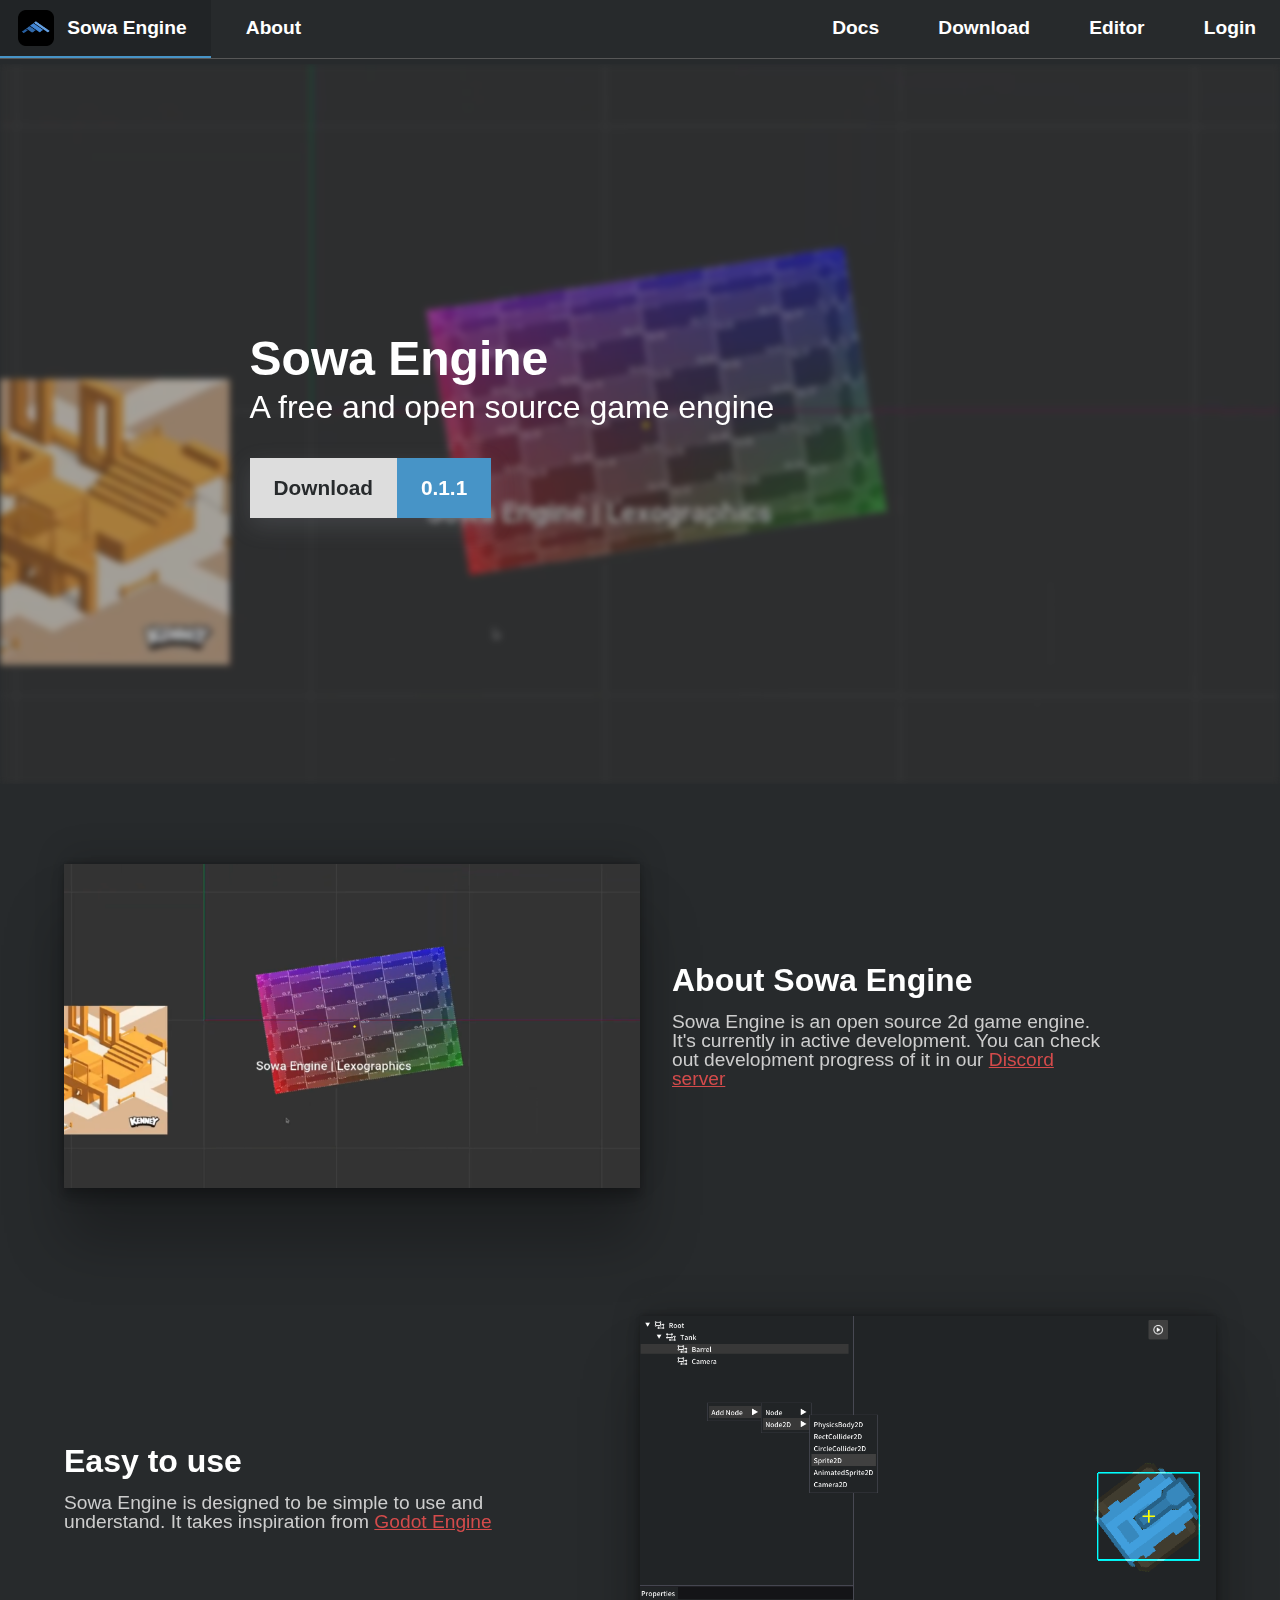
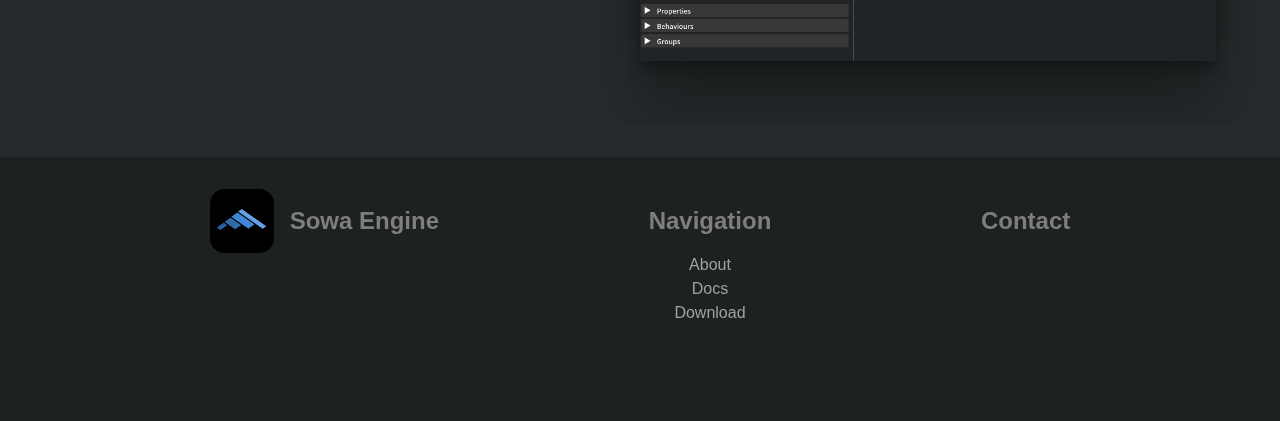
==== commit ab252504: "Update app" ====
--- a/index.html
+++ b/index.html
@@ -6,18 +6,18 @@
 	<link rel="icon" href="./favicon.png" />
 	<meta name="viewport" content="width=device-width, initial-scale=1" />
 	
-		<link href="./_app/immutable/assets/0.852fe616.css" rel="stylesheet">
-		<link href="./_app/immutable/assets/2.541ba0f8.css" rel="stylesheet">
-		<link href="./_app/immutable/assets/Button.3dce505a.css" rel="stylesheet">
-		<link rel="modulepreload" href="./_app/immutable/entry/start.742cb7c7.js">
-		<link rel="modulepreload" href="./_app/immutable/chunks/scheduler.adc5b47a.js">
-		<link rel="modulepreload" href="./_app/immutable/chunks/singletons.aab362a5.js">
-		<link rel="modulepreload" href="./_app/immutable/entry/app.682f17b7.js">
-		<link rel="modulepreload" href="./_app/immutable/chunks/index.e4c0b51f.js">
-		<link rel="modulepreload" href="./_app/immutable/nodes/0.634a9079.js">
-		<link rel="modulepreload" href="./_app/immutable/chunks/stores.15ae1b88.js">
-		<link rel="modulepreload" href="./_app/immutable/nodes/2.6d15c04d.js">
-		<link rel="modulepreload" href="./_app/immutable/chunks/Button.a28d5aea.js"><title>Sowa Engine | Free and open source 2d game engine</title><!-- HEAD_svelte-1aypsg9_START --><!-- HEAD_svelte-1aypsg9_END -->
+		<link href="./app/immutable/assets/0.7f360cf7.css" rel="stylesheet">
+		<link href="./app/immutable/assets/2.541ba0f8.css" rel="stylesheet">
+		<link href="./app/immutable/assets/Button.3dce505a.css" rel="stylesheet">
+		<link rel="modulepreload" href="./app/immutable/entry/start.55a0dbff.js">
+		<link rel="modulepreload" href="./app/immutable/chunks/scheduler.adc5b47a.js">
+		<link rel="modulepreload" href="./app/immutable/chunks/singletons.eea0a176.js">
+		<link rel="modulepreload" href="./app/immutable/entry/app.89a6f4e8.js">
+		<link rel="modulepreload" href="./app/immutable/chunks/index.e4c0b51f.js">
+		<link rel="modulepreload" href="./app/immutable/nodes/0.54784926.js">
+		<link rel="modulepreload" href="./app/immutable/chunks/stores.1cd5538e.js">
+		<link rel="modulepreload" href="./app/immutable/nodes/2.621bb32d.js">
+		<link rel="modulepreload" href="./app/immutable/chunks/Button.57e7f232.js"><title>Sowa Engine | Free and open source 2d game engine</title><!-- HEAD_svelte-1aypsg9_START --><!-- HEAD_svelte-1aypsg9_END -->
 
 	<meta property="og:title" content="Sowa Engine">
 	<meta property="og:site_name" content="Sowa Engine">
@@ -51,14 +51,14 @@
 </head>
 
 <body data-sveltekit-preload-data="hover">
-	<div style="display: contents">   <div class="progress-container svelte-1c8m2ya" style="--scroll-progress: 0%;"><div class="progress-bar" id="myBar"></div></div> <nav class="nav svelte-1c8m2ya"><div class="left svelte-1c8m2ya"> <a target="_self" class="item svelte-hxwli" href="javascript:;"><div class="btn svelte-hxwli"> <img src="/icon.png" class="img svelte-1c8m2ya" alt=""> Sowa Engine</div> </a>  <a target="_self" class="item svelte-hxwli" href="javascript:;"><div class="btn svelte-hxwli"><i class="icon fa-regular fa-circle-question svelte-hxwli"></i> About</div> </a></div> <div class="right svelte-1c8m2ya"> <a target="_blank" class="item svelte-hxwli" href="javascript:;"><div class="btn svelte-hxwli"><i class="icon fa-solid fa-book svelte-hxwli"></i> Docs</div> </a>  <a target="_self" class="item svelte-hxwli" href="javascript:;"><div class="btn svelte-hxwli"><i class="icon fa-solid fa-download svelte-hxwli"></i> Download</div> </a>  <a target="_self" class="item svelte-hxwli" href="javascript:;"><div class="btn svelte-hxwli"><i class="icon fa-solid fa-pencil svelte-hxwli"></i> Editor</div> </a>  <a target="_self" class="item svelte-hxwli" href="javascript:;"><div class="btn svelte-hxwli"><i class="icon fa-solid fa-right-to-bracket svelte-hxwli"></i> Login</div> </a></div> </nav> <div style="min-height: 4rem;"></div> <div style="overflow: hidden;"><div>  <div id="landing" class="svelte-1h3ynjn"><div style="display: flex; width: calc(80% - 4rem); height: 100%; align-items: center; flex-wrap: wrap; padding: 0 2rem; justify-content: center;" class="svelte-1h3ynjn"><div style="display: flex; justify-content: center;"><div><h1 style="font-size: 4rem; line-height: 1.2;" data-svelte-h="svelte-1m77cfk">Sowa Engine</h1> <h2 style="font-size: 2rem; line-height: 1.2;" data-svelte-h="svelte-9f8bff">A free and open source game engine</h2> <br> <a class="btn svelte-1u030mc" href="/download"><span class="btn-left svelte-1u030mc"><i class="fa-solid fa-download"></i> Download</span> <span class="btn-right svelte-1u030mc">0.1.1</span> </a></div></div> </div> <div id="landing-img" style="--scroll: 0px;" class="svelte-1h3ynjn"></div></div> <div style="padding: 4rem; background-color: var(--bg-color);" id="about" data-svelte-h="svelte-11ik70e"><br> <div style="display: flex; gap: 2rem; align-items: center;"><img class="img-shadow svelte-1h3ynjn" src="/bg.png" alt="" style="width: 50%;"> <div><h2 style="font-size: 2rem;">About Sowa Engine</h2> <br> <p style="font-size: 1.2rem; font-weight: 500; color: #cdcdcd; width: 80%;">Sowa Engine is an open source 2d game engine. It&#39;s currently in active
+	<div style="display: contents">   <div class="progress-container svelte-1c8m2ya" style="--scroll-progress: 0%;"><div class="progress-bar" id="myBar"></div></div> <nav class="nav svelte-1c8m2ya"><div class="left svelte-1c8m2ya"> <a target="_self" class="item svelte-hxwli" href="javascript:;"><div class="btn svelte-hxwli"> <img src="/icon.png" class="img svelte-1c8m2ya" alt=""> Sowa Engine</div> </a>  <a target="_self" class="item svelte-hxwli" href="javascript:;"><div class="btn svelte-hxwli"><i class="icon fa-regular fa-circle-question svelte-hxwli"></i> About</div> </a></div> <div class="right svelte-1c8m2ya"> <a target="_blank" class="item svelte-hxwli" href="javascript:;"><div class="btn svelte-hxwli"><i class="icon fa-solid fa-book svelte-hxwli"></i> Docs</div> </a>  <a target="_self" class="item svelte-hxwli" href="javascript:;"><div class="btn svelte-hxwli"><i class="icon fa-solid fa-download svelte-hxwli"></i> Download</div> </a>  <a target="_self" class="item svelte-hxwli" href="javascript:;"><div class="btn svelte-hxwli"><i class="icon fa-solid fa-pencil svelte-hxwli"></i> Editor</div> </a>  <a target="_self" class="item svelte-hxwli" href="javascript:;"><div class="btn svelte-hxwli"><i class="icon fa-solid fa-right-to-bracket svelte-hxwli"></i> Login</div> </a></div> </nav> <div style="min-height: 4rem;"></div> <div style="overflow: hidden;"><div>  <div id="landing" class="svelte-1h3ynjn"><div style="display: flex; width: calc(80% - 4rem); height: 100%; align-items: center; flex-wrap: wrap; padding: 0 2rem; justify-content: center;" class="svelte-1h3ynjn"><div style="display: flex; justify-content: center;"><div><h1 style="font-size: 3rem; line-height: 1.2;" data-svelte-h="svelte-ruiq33">Sowa Engine</h1> <h2 style="font-size: 2rem; line-height: 1.2; font-weight: 500;" data-svelte-h="svelte-1rjfgdx">A free and open source game engine</h2> <br><br> <a class="btn svelte-1u030mc" href="/download"><span class="btn-left svelte-1u030mc"><i class="fa-solid fa-download"></i> Download</span> <span class="btn-right svelte-1u030mc">0.1.1</span> </a></div></div> </div> <div id="landing-img" style="--scroll: 0px;" class="svelte-1h3ynjn"></div></div> <div style="padding: 4rem; background-color: var(--bg-color);" id="about" data-svelte-h="svelte-11ik70e"><br> <div style="display: flex; gap: 2rem; align-items: center;"><img class="img-shadow svelte-1h3ynjn" src="/bg.png" alt="" style="width: 50%;"> <div><h2 style="font-size: 2rem;">About Sowa Engine</h2> <br> <p style="font-size: 1.2rem; font-weight: 500; color: #cdcdcd; width: 80%;">Sowa Engine is an open source 2d game engine. It&#39;s currently in active
         development. You can check out development progress of it in our
-        <a target="_blank" href="https://discord.gg/HP7SDFU2Ep">Discord server</a></p></div></div></div> <div style="padding: 4rem; background-color: var(--bg-color);" data-svelte-h="svelte-1s69dgt"><div style="display: flex; gap: 2rem; align-items: center;"><div><h2 style="font-size: 2rem;">Easy to use</h2> <br> <p style="font-size: 1.2rem; font-weight: 500; color: #cdcdcd; width: 80%;">Sowa Engine is designed to be simple to use and understand. It takes
+        <a target="_blank" href="https://discord.gg/HP7SDFU2Ep">Discord server</a></p></div></div></div> <div style="padding: 4rem; background-color: var(--bg-color);" data-svelte-h="svelte-cpebj1"><div style="display: flex; gap: 2rem; align-items: center;"><div><h2 style="font-size: 2rem;">Easy to use</h2> <br> <p style="font-size: 1.2rem; font-weight: 500; color: #cdcdcd; width: 80%;">Sowa Engine is designed to be simple to use and understand. It takes
         inspiration from <a target="_blank" href="https://godotengine.org">Godot Engine</a></p></div> <img class="img-shadow svelte-1h3ynjn" src="/ss1.png" alt="" style="width: 50%;"></div> </div></div></div> <div style="margin-top: 2rem; min-height: 200px; background-color: var(--footer-color); display: flex; justify-content: space-evenly; align-items: start; padding: 2rem max(1vw, 2rem); flex-wrap: wrap; gap: 2rem;" data-svelte-h="svelte-1nqrfp7"><div style="display: flex; align-items: center; gap: 1rem;"><img src="/icon.png" alt="" style="height: 4rem;"> <p class="brand svelte-1mabfhd">Sowa Engine</p></div> <div style="text-align: center; line-height: 1.5;"><h2 class="header svelte-1mabfhd">Navigation</h2> <a class="link svelte-1mabfhd" href="/#about">About</a> <br> <a class="link svelte-1mabfhd" target="_blank" href="https://docs.sowaengine.com">Docs</a> <br> <a class="link svelte-1mabfhd" href="/download">Download</a></div> <div style="text-align: center; line-height: 1.5;"><h2 class="header svelte-1mabfhd">Contact</h2> <div style="display: flex; gap: 1rem;"><a class="link svelte-1mabfhd" target="_blank" href="https://discord.gg/HP7SDFU2Ep"><i style="font-size: 2rem;" class="fa-brands fa-discord"></i></a> <a class="link svelte-1mabfhd" target="_blank" href="https://github.com/sowaengine/sowa"><i style="font-size: 2rem;" class="fa-brands fa-github"></i></a></div></div> </div> 
 			
 			<script>
 				{
-					__sveltekit_mkh3i2 = {
+					__sveltekit_1gf7t2w = {
 						base: new URL(".", location).pathname.slice(0, -1),
 						env: {}
 					};
@@ -68,8 +68,8 @@
 					const data = [null,null];
 
 					Promise.all([
-						import("./_app/immutable/entry/start.742cb7c7.js"),
-						import("./_app/immutable/entry/app.682f17b7.js")
+						import("./app/immutable/entry/start.55a0dbff.js"),
+						import("./app/immutable/entry/app.89a6f4e8.js")
 					]).then(([kit, app]) => {
 						kit.start(app, element, {
 							node_ids: [0, 2],
--- a/app/immutable/assets/0.7f360cf7.css
+++ b/app/immutable/assets/0.7f360cf7.css
@@ -0,0 +1 @@
+:root{--default-font-family: -apple-system, BlinkMacSystemFont, "Segoe UI", Roboto, Oxygen-Sans, Ubuntu, Cantarell, "Helvetica Neue", sans-serif;--header-font-family: "Montserrat", sans-serif;--bg-color: #272a2c;--bg-color-dark: #2b3031;--footer-color: #1e2122;--item-color: #4794c7;--item-color-dark: #63a1ca}html{scroll-behavior:smooth}*{margin:0;padding:0;border:0;vertical-align:baseline}body{line-height:1;background-color:var(--bg-color)}h1,h2,h3,h4,h5,h6,p,span,div{color:#fff;font-family:var(--header-font-family)}a{color:#d44b4b}.brand.svelte-1mabfhd{font-size:1.5rem;font-weight:700;color:#7e7e7e}.header.svelte-1mabfhd{color:#7e7e7e;display:flex;justify-content:center;align-items:center;height:4rem}.link.svelte-1mabfhd{color:#a1a1a1;text-decoration:none}.link.svelte-1mabfhd:hover,.link.svelte-1mabfhd:active{color:#afafaf}.btn.svelte-hxwli{font-size:1.2rem;font-weight:600;font-family:var(--header-font-family);padding:1rem 1.5rem;background-color:transparent;transition:.2s;border-bottom:2px solid transparent;display:flex;align-items:center;gap:.5rem}.btn.svelte-hxwli:hover,.btn.svelte-hxwli:active{background-color:#0002}.item.svelte-hxwli{text-decoration:none;color:#fff}.icon.svelte-hxwli{font-size:1.1rem;margin-right:.2rem}.btn.svelte-hxwli:hover{border-bottom:2px solid var(--item-color)}.progress-container.svelte-1c8m2ya{position:fixed;z-index:1;width:var(--scroll-progress);height:2px;background-color:#00f;transition:.2s}.img.svelte-1c8m2ya{height:1.5rem;transform:scale(1.5);margin-right:.7rem}.nav.svelte-1c8m2ya{grid-column:1;grid-row:1;position:fixed;background-color:var(--bg-color);height:fit-content;display:flex;flex-wrap:wrap;align-items:center;width:100%;border-bottom:1px solid rgb(87,87,87)}.left.svelte-1c8m2ya{display:flex;align-items:center;flex-wrap:wrap}.right.svelte-1c8m2ya{display:flex;margin-left:auto;align-items:center;flex-wrap:wrap}
--- a/app/immutable/assets/2.541ba0f8.css
+++ b/app/immutable/assets/2.541ba0f8.css
@@ -0,0 +1 @@
+.img-shadow.svelte-1h3ynjn.svelte-1h3ynjn{box-shadow:#00000040 0 54px 55px,#0000001f 0 -12px 30px,#0000001f 0 4px 6px,#0000002b 0 12px 13px,#00000017 0 -3px 5px}#landing.svelte-1h3ynjn.svelte-1h3ynjn{height:80vh;display:grid}#landing.svelte-1h3ynjn>.svelte-1h3ynjn{grid-column:1;grid-row:1}#landing-img.svelte-1h3ynjn.svelte-1h3ynjn{background-image:url(../../../bg.png);transform:translateY(calc(var(--scroll) * .5));z-index:-1;width:100%;height:100%;opacity:.6;background-color:transparent;background-position:center;background-repeat:no-repeat;background-blend-mode:darken;background-size:cover;will-change:transform;filter:blur(3px)}
--- a/app/immutable/assets/Button.3dce505a.css
+++ b/app/immutable/assets/Button.3dce505a.css
@@ -0,0 +1 @@
+.btn-left.svelte-1u030mc.svelte-1u030mc{background-color:#ddd;color:var(--bg-color);transition:.2s;padding:1.2rem 1.5rem;font-size:1.3rem;font-weight:600}.btn-right.svelte-1u030mc.svelte-1u030mc{background-color:var(--item-color);transition:.2s;padding:1.2rem 1.5rem;font-size:1.3rem;font-weight:600}.btn.svelte-1u030mc.svelte-1u030mc{text-decoration:none;display:flex;width:max-content;transition:.2s;box-shadow:#959da533 0 8px 24px}.btn.svelte-1u030mc.svelte-1u030mc:hover{box-shadow:#32325d40 0 50px 100px -20px,#0000004d 0 30px 60px -30px}.btn.svelte-1u030mc:hover .btn-left.svelte-1u030mc{background-color:#fdfdfd}.btn.svelte-1u030mc:hover .btn-right.svelte-1u030mc{background-color:var(--item-color-dark)}
